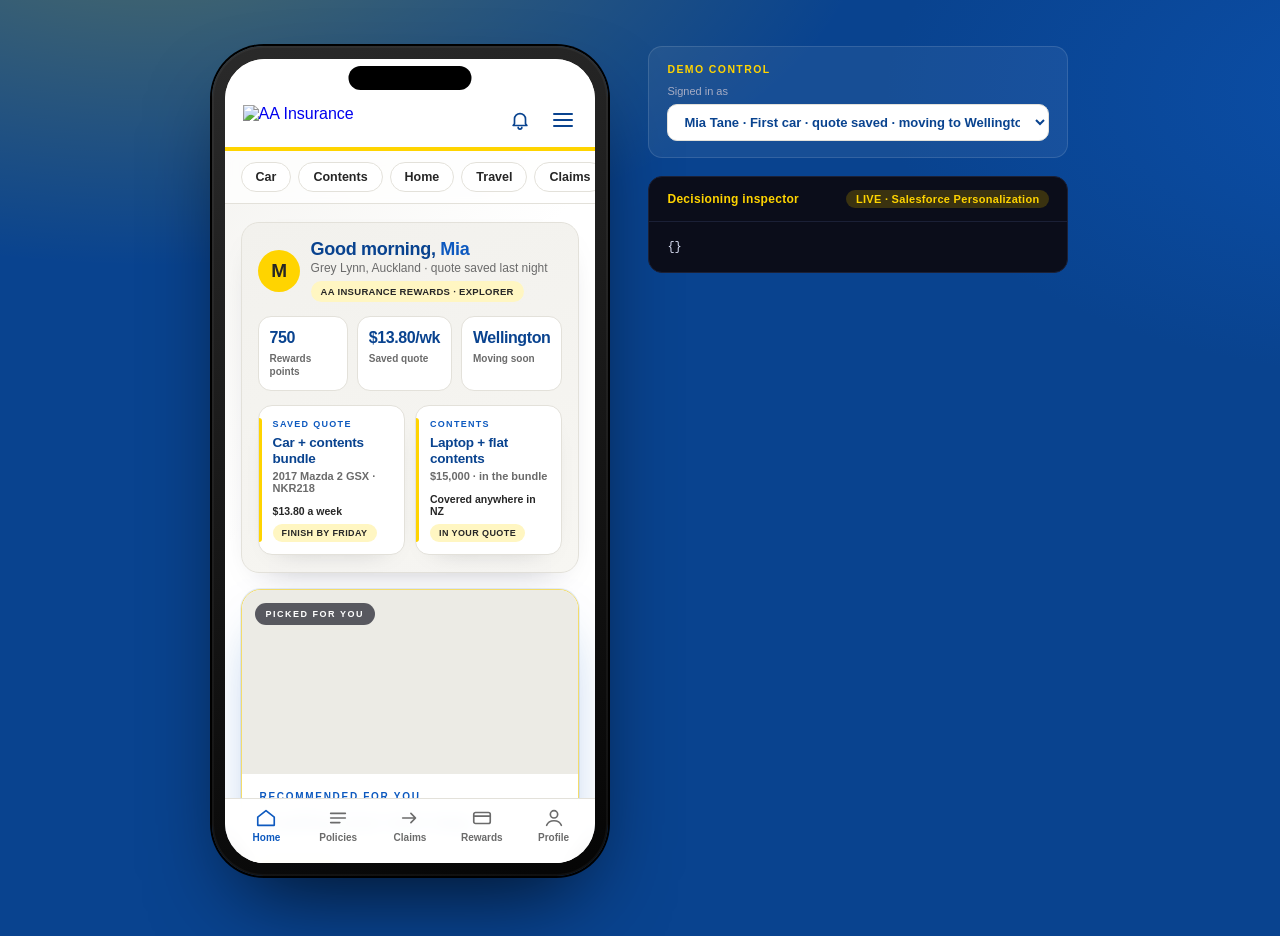
==== skins/aai/index.html @ 974534c9 "Add AA Insurance (NZ) skin (skins/aai) + use-skin.sh swap script and skins README; AAI logo/icon in " ====
<!DOCTYPE html>
<html lang="en">
<head>
  <meta charset="utf-8" />
  <meta name="viewport" content="width=device-width, initial-scale=1" />
  <title>AA Insurance — car, home and contents insurance</title>
  <link rel="preconnect" href="https://fonts.googleapis.com" />
  <link href="https://fonts.googleapis.com/css2?family=Inter:wght@400;500;600;700;800;900&display=swap" rel="stylesheet" />
  <link rel="stylesheet" href="styles.css" />
  <link rel="icon" type="image/png" href="assets/aai-icon.png" />
  <link rel="apple-touch-icon" href="assets/aai-icon.png" />

  <!-- Data 360 Web & Mobile App connector beacon. Embedded as the first script
       per the connector Integration Guide so data collection initialises before
       anything else. Same URL lives in config.js (BEACON_URL). Harness-shared
       across demos — serve isolation is per-person in the recommender. -->
  <script src="https://cdn.c360a.salesforce.com/beacon/c360a/5e39738b-7dd0-46b3-b82d-10a7983da2fd/scripts/c360a.min.js" async></script>

  <!-- config MUST load before app.js -->
  <script src="config.js"></script>
</head>
<body class="ff">
  <div class="stage">

    <!-- The AA Insurance customer app, inside a phone device frame. -->
    <div class="phone">
      <div class="phone-shell">
        <div class="phone-notch"></div>
        <div class="phone-screen" id="phone-screen">

          <header class="site">
            <a class="brand" href="#" aria-label="AA Insurance">
              <img src="assets/aai-logo.png" alt="AA Insurance" class="brand-logo" />
            </a>
            <button class="icon-btn" aria-label="Notifications">
              <svg viewBox="0 0 24 24" aria-hidden="true"><path d="M6 16V11a6 6 0 1 1 12 0v5l1.5 2h-15L6 16Z"/><path d="M10 20a2 2 0 0 0 4 0"/></svg>
            </button>
            <button class="hamb" aria-label="Menu"><span></span><span></span><span></span></button>
          </header>

          <!-- Category chips. Browsing one fires a Product Browse event -> SP
               re-shapes the hero in session. -->
          <nav class="chips">
            <a href="#" data-cat="CAT_CAR" class="chip">Car</a>
            <a href="#" data-cat="CAT_CONTENTS" class="chip">Contents</a>
            <a href="#" data-cat="CAT_HOME" class="chip">Home</a>
            <a href="#" data-cat="CAT_TRAVEL" class="chip">Travel</a>
            <a href="#" data-cat="CAT_CLAIMS" class="chip">Claims</a>
          </nav>

          <main class="wrap">
            <!-- Logged-in customer summary. Hidden until a customer is selected;
                 populated per-persona from app.js (demo dressing, not SP data). -->
            <section class="account-summary" id="account-summary" hidden>
              <div class="greeting">
                <div class="avatar" id="acct-avatar">A</div>
                <div class="greeting-copy">
                  <div class="hello">Good morning, <b id="acct-name">there</b></div>
                  <div class="acct-sub" id="acct-since">Welcome back</div>
                  <span class="tier-chip" id="acct-tier">AA Insurance customer</span>
                </div>
              </div>
              <!-- Balance tiles. Injected by renderAccount(). -->
              <div class="stats-row" id="acct-stats"></div>
              <!-- Account / product cards injected by renderAccount() -->
              <div class="policy-grid" id="acct-policies"></div>
            </section>

            <!-- The personalization slot. SP (via DH's arbitrated decision) fills this. -->
            <section class="foryou" id="foryou">
              <div class="copy">
                <div class="eyebrow">Recommended for you</div>
                <h2 id="offer-heading">Loading your next step…</h2>
                <p id="offer-body"></p>
                <div class="cta-row">
                  <a class="cta" id="offer-cta" href="#">View</a>
                  <span class="src">decision: <b id="offer-source">—</b> · offer <b id="offer-code">—</b></span>
                </div>
              </div>
              <div class="art" id="offer-art"></div>
            </section>

            <!-- Recent activity. Injected per persona by renderAccount(). -->
            <section class="activity" id="acct-activity" hidden>
              <h4>Recent activity</h4>
              <div id="activity-rows"></div>
            </section>

            <div class="section-head">
              <h3 class="section">Our insurance</h3>
              <span class="hint">Tap a cover — your next step re-shapes in real time</span>
            </div>
            <div class="grid" id="catalog"></div>

            <section class="valueprops">
              <div class="vp"><div class="vp-ico">🏆</div><div><b>Most trusted</b><span>New Zealand's most trusted brand for Car, Home and Contents Insurance</span></div></div>
              <div class="vp"><div class="vp-ico">🔧</div><div><b>Lifetime repair guarantee</b><span>Agreed value cover on comprehensive car insurance</span></div></div>
              <div class="vp"><div class="vp-ico">🚗</div><div><b>AA Roadservice</b><span>0800 500 222, any time, anywhere in NZ</span></div></div>
            </section>
          </main>

          <footer class="site-foot">
            <div data-brand>AA Insurance</div>
            <span>Part of The New Zealand Automobile Association · 0800 500 213</span>
            <span class="fine">Demo app · personalization by Salesforce · illustrative only</span>
          </footer>

          <!-- Bottom tab bar (static demo chrome). -->
          <nav class="tabbar" aria-label="App navigation">
            <a class="tb on" href="#"><svg viewBox="0 0 24 24" aria-hidden="true"><path d="M3 11 12 4l9 7v9H3z"/></svg><span>Home</span></a>
            <a class="tb" href="#"><svg viewBox="0 0 24 24" aria-hidden="true"><path d="M4 7h16M4 12h16M4 17h10"/></svg><span>Policies</span></a>
            <a class="tb" href="#"><svg viewBox="0 0 24 24" aria-hidden="true"><path d="M4 12h13M13 7l5 5-5 5"/></svg><span>Claims</span></a>
            <a class="tb" href="#"><svg viewBox="0 0 24 24" aria-hidden="true"><rect x="3" y="6" width="18" height="12" rx="2"/><path d="M3 10h18"/></svg><span>Rewards</span></a>
            <a class="tb" href="#"><svg viewBox="0 0 24 24" aria-hidden="true"><circle cx="12" cy="8" r="4"/><path d="M4 20c1.5-4 5-5 8-5s6.5 1 8 5"/></svg><span>Profile</span></a>
          </nav>

        </div><!-- /phone-screen -->
      </div><!-- /phone-shell -->
    </div><!-- /phone -->

    <!-- Presenter dock: demo controls + raw decision. Lives OUTSIDE the phone so
         the device stays a clean customer view while you narrate the decision. -->
    <aside class="dock">
      <div class="dock-card">
        <div class="dock-label">Demo control</div>
        <div class="account">
          <span class="account-label">Signed in as</span>
          <select id="who" aria-label="Signed-in customer">
            <option value="">Anonymous visitor</option>
          </select>
        </div>
      </div>

      <section class="inspector">
        <header>
          <b>Decisioning inspector</b>
          <span class="pill" id="mode-pill">—</span>
        </header>
        <pre id="decision-json">{}</pre>
      </section>
    </aside>

  </div><!-- /stage -->

  <script src="app.js"></script>
</body>
</html>
---- skins/aai/styles.css ----
:root {
  /* AA Insurance palette: AA yellow accent, AAI blue + navy ink, cream surfaces */
  --ink: #09438f;          /* headings / primary ink (AAI navy) */
  --eyebrow: #0d59bf;      /* blue eyebrow label */
  --pillbg: #fff6c2;       /* soft yellow pill background */
  --pillink: #262626;      /* pill text (charcoal) */
  --body: #262626;         /* body copy (charcoal) */
  --bar: #ffd400;          /* accent bar / divider (AA yellow) */
  --muted: #6b6b6b;        /* secondary text */
  --line: #e3e1da;         /* hairline borders */
  --white: #fff;
  --navy: #09438f;         /* deep stage / footer */
  --accent: #ffd400;       /* primary CTA / AA yellow */
  --blue: #0d59bf;         /* AAI blue */
  --cta-ink: #262626;      /* text on yellow */
  --card: #ffffff;
  --bg: #f2f1ed;           /* cream */
  --fd: Arial, Helvetica, sans-serif;
}
* { box-sizing: border-box; }
html, body { margin: 0; }
body {
  font-family: var(--fd);
  color: var(--ink);
  background: var(--bg);
  -webkit-font-smoothing: antialiased;
}

/* ─────────────────────────────────────────────────────────────────────
 * STAGE + PHONE DEVICE FRAME
 * The customer app renders inside a phone; the presenter dock sits beside
 * it. In-app layout is scoped to .phone-screen (not a viewport query)
 * because the narrow screen lives inside a wide desktop stage.
 * ───────────────────────────────────────────────────────────────────── */
body.ff {
  background:
    radial-gradient(1200px 600px at 12% -10%, rgba(255,212,0,.28), transparent 60%),
    radial-gradient(1000px 520px at 112% 10%, rgba(13,89,191,.55), transparent 55%),
    var(--navy);
  min-height: 100vh;
}
.stage {
  display: flex; align-items: flex-start; justify-content: center; gap: 40px;
  padding: 46px 32px 60px; max-width: 1180px; margin: 0 auto; flex-wrap: wrap;
}

.phone { flex: none; }
.phone-shell {
  width: max-content; padding: 13px; border-radius: 52px;
  background: linear-gradient(160deg, #2a2a2a, #050505);
  box-shadow:
    0 40px 90px -30px rgba(0,0,0,.8),
    0 0 0 2px #000,
    inset 0 0 0 2px rgba(255,255,255,.04);
  position: relative;
}
.phone-notch {
  position: absolute; top: 20px; left: 50%; transform: translateX(-50%);
  width: 31%; height: 24px; background: #000; border-radius: 16px; z-index: 40;
}
.phone-screen {
  position: relative; border-radius: 40px; overflow: hidden auto;
  aspect-ratio: 393 / 852;
  height: min(852px, calc(100vh - 96px));
  width: auto;
  scrollbar-width: none;
  background: linear-gradient(135deg, #f2f1ed 0%, #ffffff 42%, #ffffff 100%);
}
.phone-screen::-webkit-scrollbar { display: none; }

/* promo strip */
.promo-strip {
  background: linear-gradient(90deg, var(--navy), var(--blue));
  color: #fff; text-align: center; font-size: 11px; font-weight: 700;
  padding: 8px 14px 7px; letter-spacing: .4px; text-transform: uppercase;
  padding-top: 40px; /* clear the notch */
}

/* header — AA Insurance logo on white, yellow rule */
header.site {
  display: flex; align-items: center; gap: 14px;
  padding: 46px 18px 12px; background: #ffffff; border-bottom: 4px solid var(--accent);
  position: sticky; top: 0; z-index: 20;
}
.brand { display: flex; align-items: center; gap: 9px; text-decoration: none; margin-right: auto; }
.brand-logo { height: 30px; width: auto; display: block; }
.wordmark { font-weight: 800; font-size: 19px; letter-spacing: -.6px; color: var(--ink); }
.icon-btn { background: none; border: 0; padding: 4px; cursor: pointer; }
.icon-btn svg { width: 22px; height: 22px; fill: none; stroke: var(--ink); stroke-width: 1.8; stroke-linecap: round; stroke-linejoin: round; display: block; }
.hamb { background: none; border: 0; display: flex; flex-direction: column; gap: 4px; cursor: pointer; padding: 4px; }
.hamb span { width: 20px; height: 2px; background: var(--ink); border-radius: 2px; display: block; }

/* category chips */
nav.chips {
  display: flex; gap: 7px; padding: 11px 16px; background: rgba(255,255,255,.75);
  border-bottom: 1px solid var(--line); overflow-x: auto; white-space: nowrap;
  position: sticky; top: 85px; z-index: 15; scrollbar-width: none;
  backdrop-filter: blur(6px);
}
nav.chips::-webkit-scrollbar { display: none; }
nav.chips .chip {
  flex: none; color: var(--body); text-decoration: none; font-size: 12.5px; font-weight: 600;
  padding: 7px 14px; border-radius: 20px; border: 1px solid var(--line); background: #fff;
  transition: background .12s, color .12s, border-color .12s;
}
nav.chips .chip:hover { background: var(--pillbg); color: var(--pillink); border-color: var(--pillbg); }
nav.chips .chip.active { background: var(--accent); color: var(--cta-ink); border-color: var(--accent); }

.account { display: flex; align-items: center; gap: 9px; font-size: 13px; color: var(--muted); }
.account-label { white-space: nowrap; }
.account select {
  padding: 9px 12px; border: 1px solid var(--line); border-radius: 10px; font-size: 13px;
  font-weight: 600; color: var(--ink); background: #fff; cursor: pointer; width: 100%;
}

.wrap { padding: 18px 16px 30px; }

/* logged-in member summary — greeting + stats */
.account-summary {
  background: linear-gradient(160deg, #f2f1ed, #f7f6f2);
  border: 1px solid var(--line); border-radius: 18px;
  padding: 16px 16px 17px; margin-bottom: 16px;
  box-shadow: 0 14px 34px -24px rgba(20,22,39,.4);
}
.account-summary[hidden] { display: none; }
.greeting { display: flex; align-items: center; gap: 11px; margin-bottom: 14px; }
.greeting-copy { min-width: 0; margin-right: auto; }
.avatar {
  width: 42px; height: 42px; border-radius: 50%; flex: none;
  background: var(--accent);
  color: var(--cta-ink); font-weight: 800; font-size: 19px; text-transform: uppercase;
  display: flex; align-items: center; justify-content: center; letter-spacing: -1px;
}
.hello { font-size: 18px; font-weight: 700; letter-spacing: -.3px; color: var(--ink); }
.hello b { color: var(--blue); font-weight: 800; }
.acct-sub { font-size: 12px; color: var(--muted); margin-top: 1px; }
.tier-chip {
  display: inline-block; margin-top: 6px;
  font-size: 9.5px; font-weight: 800; letter-spacing: .3px; text-transform: uppercase;
  background: var(--pillbg); color: var(--pillink); padding: 5px 10px; border-radius: 20px;
  white-space: nowrap;
}

/* stats row — three tiles */
.stats-row { display: grid; grid-template-columns: repeat(3, 1fr); gap: 9px; margin-bottom: 14px; }
.stat {
  background: #fff; border: 1px solid var(--line); border-radius: 13px;
  padding: 12px 11px; text-align: left;
}
.stat .sv { display: block; font-size: 16px; font-weight: 800; letter-spacing: -.4px; color: var(--ink); line-height: 1.1; }
.stat .sl { display: block; font-size: 10px; color: var(--muted); margin-top: 5px; line-height: 1.3; font-weight: 600; }

/* ─────────────────────────────────────────────────────────────────────
 * POLICY / CARE TILES — the member's cover + recent roadside job.
 * Clean white cards, blue category label, status pill. A tile flagged
 * "soon" (.low) gets an amber status pill so the care-continuity beat reads.
 * ───────────────────────────────────────────────────────────────────── */
.policy-grid { display: grid; grid-template-columns: repeat(2, 1fr); gap: 10px; }
.pcell {
  position: relative; display: flex; flex-direction: column;
  background: #fff; border: 1px solid var(--line); border-radius: 14px;
  padding: 13px 14px 12px; min-height: 104px;
  box-shadow: 0 10px 26px -22px rgba(20,22,39,.4);
}
.pcell::before {
  content: ""; position: absolute; left: 0; top: 12px; bottom: 12px;
  width: 3px; border-radius: 0 3px 3px 0; background: var(--accent);
}
.pcell.low::before { background: #f0a515; }
.plabel {
  font-size: 9px; letter-spacing: 1.3px; text-transform: uppercase; font-weight: 800;
  color: var(--eyebrow); margin-bottom: 6px;
}
.pval { font-size: 13.5px; font-weight: 800; letter-spacing: -.2px; color: var(--ink); line-height: 1.25; }
.pfine { font-size: 11px; color: var(--muted); margin-top: 2px; font-weight: 600; }
.policy-foot {
  display: flex; flex-direction: column; align-items: flex-start; gap: 7px;
  margin-top: auto; padding-top: 11px;
}
.prem { font-size: 10.5px; color: var(--body); font-weight: 600; }
.renew {
  flex: none; font-size: 9px; font-weight: 800; letter-spacing: .4px; text-transform: uppercase;
  color: var(--pillink); background: var(--pillbg); padding: 4px 9px; border-radius: 20px;
  white-space: nowrap;
}
.renew.due { color: #8a5a00; background: #fdf0d2; }

/* ─────────────────────────────────────────────────────────────────────
 * "FOR YOU" HERO — the personalised, decisioned reward (primary card).
 * Image banner on top, copy below. app.js paints #offer-art's background
 * inline and fills #offer-heading / #offer-body / #offer-cta.
 * ───────────────────────────────────────────────────────────────────── */
.foryou {
  position: relative; display: flex; flex-direction: column;
  background: #fff; border: 1px solid #f3dc6b; border-radius: 20px;
  overflow: hidden; margin-bottom: 22px;
  box-shadow: 0 0 0 1px rgba(13,89,191,.10), 0 24px 54px -28px rgba(13,89,191,.7);
}
.foryou .art {
  order: -1; height: 184px; flex: none;
  background: #ecebe5 center/cover no-repeat;
  transition: background-image .3s ease;
}
/* "Picked for you" badge floated on the image */
.foryou .art::after {
  content: "Picked for you";
  position: absolute; top: 13px; left: 13px;
  background: rgba(11,13,26,.66); color: #fff;
  font-size: 9px; letter-spacing: 1.5px; text-transform: uppercase; font-weight: 800;
  padding: 6px 11px; border-radius: 20px; backdrop-filter: blur(5px);
}
.foryou .copy { padding: 17px 18px 19px; display: flex; flex-direction: column; }
.foryou .eyebrow {
  font-size: 10px; letter-spacing: 1.7px; text-transform: uppercase;
  color: var(--eyebrow); font-weight: 800; margin-bottom: 8px;
}
#offer-heading {
  font-size: 20px; line-height: 1.22; font-weight: 800; letter-spacing: -.45px;
  color: var(--ink); margin: 0 0 9px;
}
#offer-body { color: var(--body); font-size: 13.5px; line-height: 1.5; margin: 0 0 16px; }
#offer-body strong { color: var(--ink); font-weight: 800; }
.cta-row { display: flex; align-items: center; gap: 13px; flex-wrap: wrap; }
.cta {
  background: var(--accent);
  color: var(--cta-ink); text-decoration: none; font-weight: 800; font-size: 13.5px;
  padding: 12px 24px; border-radius: 6px; letter-spacing: .2px;
  box-shadow: 0 14px 28px -12px rgba(13,89,191,.7);
  transition: transform .1s, box-shadow .1s;
}
.cta:hover { transform: translateY(-1px); box-shadow: 0 18px 34px -12px rgba(13,89,191,.75); }
.src { font-size: 10.5px; color: var(--muted); line-height: 1.4; }
.src b { color: var(--ink); font-weight: 700; }

/* value props — clean benefits list */
.valueprops {
  background: #fff; border: 1px solid var(--line); border-radius: 16px;
  padding: 4px 16px; margin: 22px 0 4px;
  box-shadow: 0 12px 30px -24px rgba(20,22,39,.35);
}
.vp { display: flex; align-items: center; gap: 13px; padding: 13px 0; }
.vp + .vp { border-top: 1px solid var(--line); }
.vp-ico {
  flex: none; width: 42px; height: 42px; font-size: 20px;
  display: flex; align-items: center; justify-content: center;
  background: var(--pillbg); border-radius: 12px;
}
.vp b { display: block; font-size: 13px; color: var(--ink); font-weight: 800; letter-spacing: -.2px; }
.vp span { display: block; color: var(--muted); font-size: 11.5px; margin-top: 2px; line-height: 1.35; }

/* recommended-for-you heading */
.recs-head { margin: 4px 0 12px; }
.recs-title { font-size: 20px; font-weight: 800; letter-spacing: -.4px; margin: 0; color: var(--ink); }
.recs-sub { font-size: 12.5px; color: var(--body); margin: 5px 0 0; line-height: 1.45; }

/* recommendations row — two reward cards */
.recs {
  display: grid; grid-template-columns: repeat(2, 1fr); gap: 12px; margin-bottom: 22px;
}
.rc {
  background: #fff; border: 1px solid var(--line); border-radius: 16px; overflow: hidden;
  display: flex; flex-direction: column;
  box-shadow: 0 12px 30px -22px rgba(20,22,39,.4);
  transition: transform .14s, box-shadow .14s;
}
.rc:hover { transform: translateY(-2px); box-shadow: 0 18px 40px -22px rgba(20,22,39,.45); }
.rc-primary {
  grid-column: 1 / -1;
  border: 1px solid #f3dc6b;
  box-shadow: 0 0 0 1px rgba(13,89,191,.15), 0 18px 44px -24px rgba(13,89,191,.6);
}
.rc-img {
  height: 120px; background-size: cover; background-position: center;
  background-color: #ecebe5;
  transition: background-image .25s ease;
}
.rc-primary .rc-img { height: 160px; }
.rc-body { padding: 14px 15px 16px; display: flex; flex-direction: column; flex: 1; }
.rc .eyebrow {
  font-size: 9.5px; letter-spacing: 1.6px; text-transform: uppercase;
  color: var(--eyebrow); font-weight: 800; margin-bottom: 7px;
}
.rc h3 { font-size: 15.5px; margin: 0 0 4px; line-height: 1.2; font-weight: 800; letter-spacing: -.3px; color: var(--ink); }
.rc-primary h3 { font-size: 19px; }
.rc-partner {
  font-size: 11px; font-weight: 700; color: var(--pillink);
  background: var(--pillbg); align-self: flex-start;
  padding: 3px 9px; border-radius: 20px; margin-bottom: 8px;
}
.rc p { color: var(--body); font-size: 12.5px; line-height: 1.45; margin: 0 0 13px; }
.rc-primary p { font-size: 13.5px; }
.rc-cta {
  margin-top: auto; align-self: flex-start;
  background: var(--accent); color: var(--cta-ink); border: 0;
  padding: 10px 20px; border-radius: 6px; font-weight: 800; font-size: 13px;
  cursor: pointer; text-decoration: none; box-shadow: 0 10px 22px -10px rgba(13,89,191,.55);
  transition: transform .1s; letter-spacing: .2px;
}
.rc-cta:hover { transform: translateY(-1px); }
.rc-src { font-size: 10.5px; color: var(--muted); margin-top: 10px; }
.rc-src b { color: var(--ink); font-weight: 700; }

/* membership benefits strip */
.benefits {
  background: #fff; border: 1px solid var(--line); border-radius: 16px;
  padding: 15px 16px; margin-bottom: 20px;
}
.benefits h4 { font-size: 13px; font-weight: 800; margin: 0 0 11px; color: var(--ink); letter-spacing: -.2px; }
.benefit-row { display: flex; align-items: center; gap: 12px; padding: 7px 0; }
.benefit-row + .benefit-row { border-top: 1px solid var(--line); }
.benefit-row .bi { font-size: 18px; width: 24px; text-align: center; }
.benefit-row b { display: block; font-size: 13px; color: var(--ink); }
.benefit-row span { display: block; color: var(--muted); font-size: 11.5px; margin-top: 1px; }

/* section head */
.section-head { display: flex; align-items: baseline; justify-content: space-between; margin-bottom: 14px; gap: 10px; }
h3.section { font-size: 17px; font-weight: 800; letter-spacing: -.3px; margin: 0; color: var(--ink); }
.hint { font-size: 11.5px; color: var(--muted); text-align: right; }

/* catalog (partner rewards) */
.grid { display: grid; grid-template-columns: repeat(2, 1fr); gap: 12px; }
.product {
  background: var(--card); border: 1px solid var(--line); border-radius: 16px; overflow: hidden;
  cursor: pointer; transition: transform .14s, box-shadow .14s, border-color .14s;
}
.product:hover { transform: translateY(-3px); box-shadow: 0 16px 36px -18px rgba(20,22,39,.3); }
.product .ph { height: 96px; background: #f2f1ed center/cover no-repeat; }
.product .meta { padding: 12px 12px 14px; }
.product .chip {
  display: inline-block; font-size: 9.5px; font-weight: 800; letter-spacing: .4px; text-transform: uppercase;
  color: var(--pillink); background: var(--pillbg); padding: 3px 8px; border-radius: 20px; margin-bottom: 7px;
}
.product .name { font-weight: 700; font-size: 14px; letter-spacing: -.2px; line-height: 1.2; color: var(--ink); }
.product .sub { color: var(--muted); font-size: 11.5px; margin-top: 2px; }
.product .price { font-weight: 800; font-size: 14px; margin-top: 8px; color: var(--blue); }
.product.viewed { border-color: var(--accent); box-shadow: 0 0 0 2px var(--accent) inset; }

/* recent activity */
.activity {
  background: #fff; border: 1px solid var(--line); border-radius: 16px;
  padding: 15px 16px; margin-top: 20px;
}
.activity h4 { font-size: 13px; font-weight: 800; margin: 0 0 4px; color: var(--ink); letter-spacing: -.2px; }
.activity .alead { font-size: 11.5px; color: var(--muted); margin: 0 0 10px; }
.activity .arow { display: flex; justify-content: space-between; gap: 10px; padding: 7px 0; font-size: 12.5px; }
.activity .arow + .arow { border-top: 1px solid var(--line); }
.activity .arow b { display: block; font-weight: 700; color: var(--ink); }
.activity .arow .awhen { display: block; color: var(--muted); font-size: 11px; margin-top: 1px; }
.activity .arow .aamt { flex: none; font-weight: 700; color: var(--ink); white-space: nowrap; }
.activity .arow .aamt.in { color: #0b7a3b; }
.activity { margin: 0 0 22px !important; }
.activity[hidden] { display: none; }

/* bottom tab bar (sticks to the bottom of the phone screen) */
.tabbar {
  position: sticky; bottom: 0; z-index: 30; display: grid; grid-template-columns: repeat(5, 1fr);
  background: rgba(255,255,255,.96); border-top: 1px solid var(--line); padding: 8px 6px 20px;
  backdrop-filter: blur(8px); margin-top: -76px;
}
.tabbar .tb { display: flex; flex-direction: column; align-items: center; gap: 3px; text-decoration: none; color: var(--muted); font-size: 10px; font-weight: 700; }
.tabbar .tb svg { width: 22px; height: 22px; fill: none; stroke: currentColor; stroke-width: 1.8; stroke-linecap: round; stroke-linejoin: round; }
.tabbar .tb.on { color: var(--blue); }

/* footer */
.site-foot {
  display: flex; flex-direction: column; align-items: flex-start; gap: 6px;
  padding: 22px 18px 96px; font-size: 12px;
  background: var(--navy); color: #c7cbe0;
}
.site-foot [data-brand] { font-weight: 900; font-size: 18px; color: #fff; letter-spacing: -.6px; }
.site-foot .fine { font-size: 11px; color: #7a7f99; }

/* ─────────────────────────────────────────────────────────────────────
 * PRESENTER DOCK (outside the phone)
 * ───────────────────────────────────────────────────────────────────── */
.dock { flex: 1; min-width: 300px; max-width: 420px; display: flex; flex-direction: column; gap: 18px; position: sticky; top: 46px; }
.dock-card { background: rgba(255,255,255,.06); border: 1px solid rgba(255,255,255,.12); border-radius: 14px; padding: 16px 18px; }
.dock-label { font-size: 10.5px; letter-spacing: 1.4px; text-transform: uppercase; color: #ffd400; font-weight: 800; margin-bottom: 10px; }
.dock .account { flex-direction: column; align-items: stretch; gap: 7px; }
.dock .account-label { color: #a7acc4; font-size: 11px; }

/* decision inspector */
.inspector {
  background: #0b0d1a; color: #cdd6f5; border-radius: 14px;
  font-family: 'SF Mono', ui-monospace, Menlo, monospace; font-size: 12px;
  border: 1px solid #1b2036;
}
.inspector header { display: flex; justify-content: space-between; align-items: center; padding: 13px 18px; border-bottom: 1px solid #1b2036; }
.inspector header b { color: #ffd400; font-family: var(--fd); letter-spacing: .3px; }
.inspector pre { margin: 0; padding: 18px; overflow: auto; max-height: 420px; color: #d8ddf2; }
.pill { font-size: 11px; padding: 3px 10px; border-radius: 20px; background: #1b2340; color: #ffd400; font-family: var(--fd); font-weight: 700; letter-spacing: .3px; }
.pill.mock { background: #3a2a12; color: #f0b47a; }
.pill.live { background: #3a3210; color: #ffd400; }

/* responsive — stack the dock under the phone on narrow viewports */
@media (max-width: 900px) {
  .stage { gap: 28px; }
  .dock { position: static; max-width: 408px; width: 100%; }
}
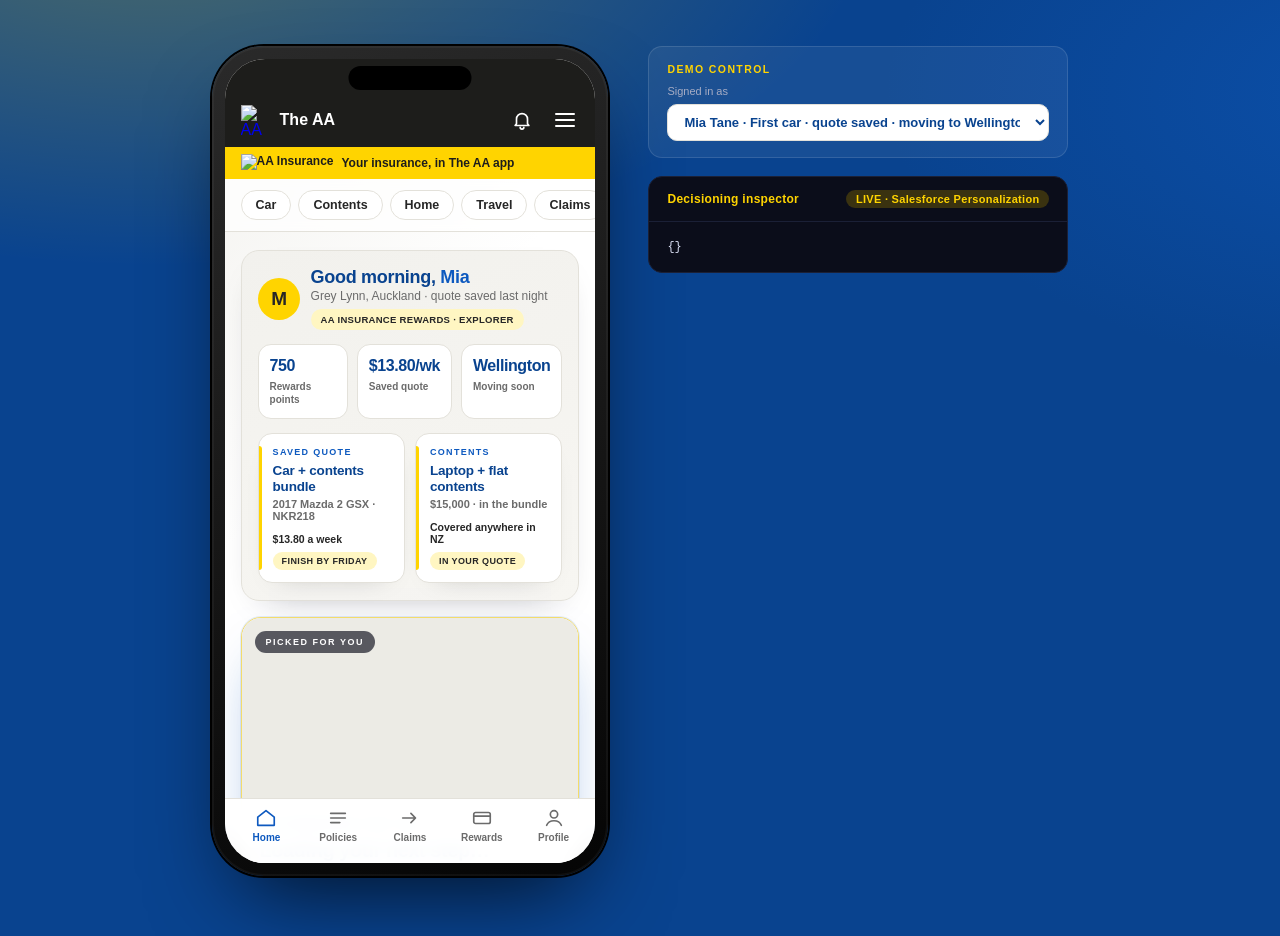
==== commit 18bc67b2: "AAI skin: AA Insurance inside The AA app (NZAA header + 'Your insurance, in The AA app' strip), per " ====
--- a/skins/aai/index.html
+++ b/skins/aai/index.html
@@ -22,21 +22,28 @@
 <body class="ff">
   <div class="stage">
 
-    <!-- The AA Insurance customer app, inside a phone device frame. -->
+    <!-- The AA app (AA Insurance inside it), in a phone device frame. -->
     <div class="phone">
       <div class="phone-shell">
         <div class="phone-notch"></div>
         <div class="phone-screen" id="phone-screen">
 
-          <header class="site">
-            <a class="brand" href="#" aria-label="AA Insurance">
-              <img src="assets/aai-logo.png" alt="AA Insurance" class="brand-logo" />
+          <!-- AA Insurance lives inside The AA app (no standalone insurance app): NZAA header, then the
+               AA Insurance strip, as in the SE's designs. -->
+          <header class="site nz">
+            <a class="brand" href="#" aria-label="The AA">
+              <img src="assets/nzaa-logo.svg" alt="AA" class="brand-logo" />
+              <b class="wordmark">The AA</b>
             </a>
             <button class="icon-btn" aria-label="Notifications">
               <svg viewBox="0 0 24 24" aria-hidden="true"><path d="M6 16V11a6 6 0 1 1 12 0v5l1.5 2h-15L6 16Z"/><path d="M10 20a2 2 0 0 0 4 0"/></svg>
             </button>
             <button class="hamb" aria-label="Menu"><span></span><span></span><span></span></button>
           </header>
+          <div class="aai-in">
+            <img src="assets/aai-logo-se.svg" alt="AA Insurance" />
+            <span>Your insurance, in The AA app</span>
+          </div>
 
           <!-- Category chips. Browsing one fires a Product Browse event -> SP
                re-shapes the hero in session. -->
--- a/skins/aai/styles.css
+++ b/skins/aai/styles.css
@@ -90,11 +90,21 @@
 .hamb { background: none; border: 0; display: flex; flex-direction: column; gap: 4px; cursor: pointer; padding: 4px; }
 .hamb span { width: 20px; height: 2px; background: var(--ink); border-radius: 2px; display: block; }
 
+/* The AA app header (dark, NZAA logo) + AA Insurance strip, per the SE's designs */
+header.site.nz { background: #1d1d1b; border-bottom: 0; padding: 46px 16px 12px; }
+header.site.nz .brand-logo { height: 30px; width: 30px; }
+header.site.nz .wordmark { color: #ffffff; font: 700 16px Arial, sans-serif; letter-spacing: 0; }
+header.site.nz .icon-btn svg { stroke: #ffffff; }
+header.site.nz .hamb span { background: #ffffff; }
+.aai-in { display: flex; align-items: center; gap: 8px; background: #ffd400; padding: 7px 16px;
+  font: 600 12px Arial, sans-serif; color: #1d1d1b; position: sticky; top: 88px; z-index: 19; }
+.aai-in img { height: 18px; display: block; }
+
 /* category chips */
 nav.chips {
   display: flex; gap: 7px; padding: 11px 16px; background: rgba(255,255,255,.75);
   border-bottom: 1px solid var(--line); overflow-x: auto; white-space: nowrap;
-  position: sticky; top: 85px; z-index: 15; scrollbar-width: none;
+  position: sticky; top: 120px; z-index: 15; scrollbar-width: none;
   backdrop-filter: blur(6px);
 }
 nav.chips::-webkit-scrollbar { display: none; }
